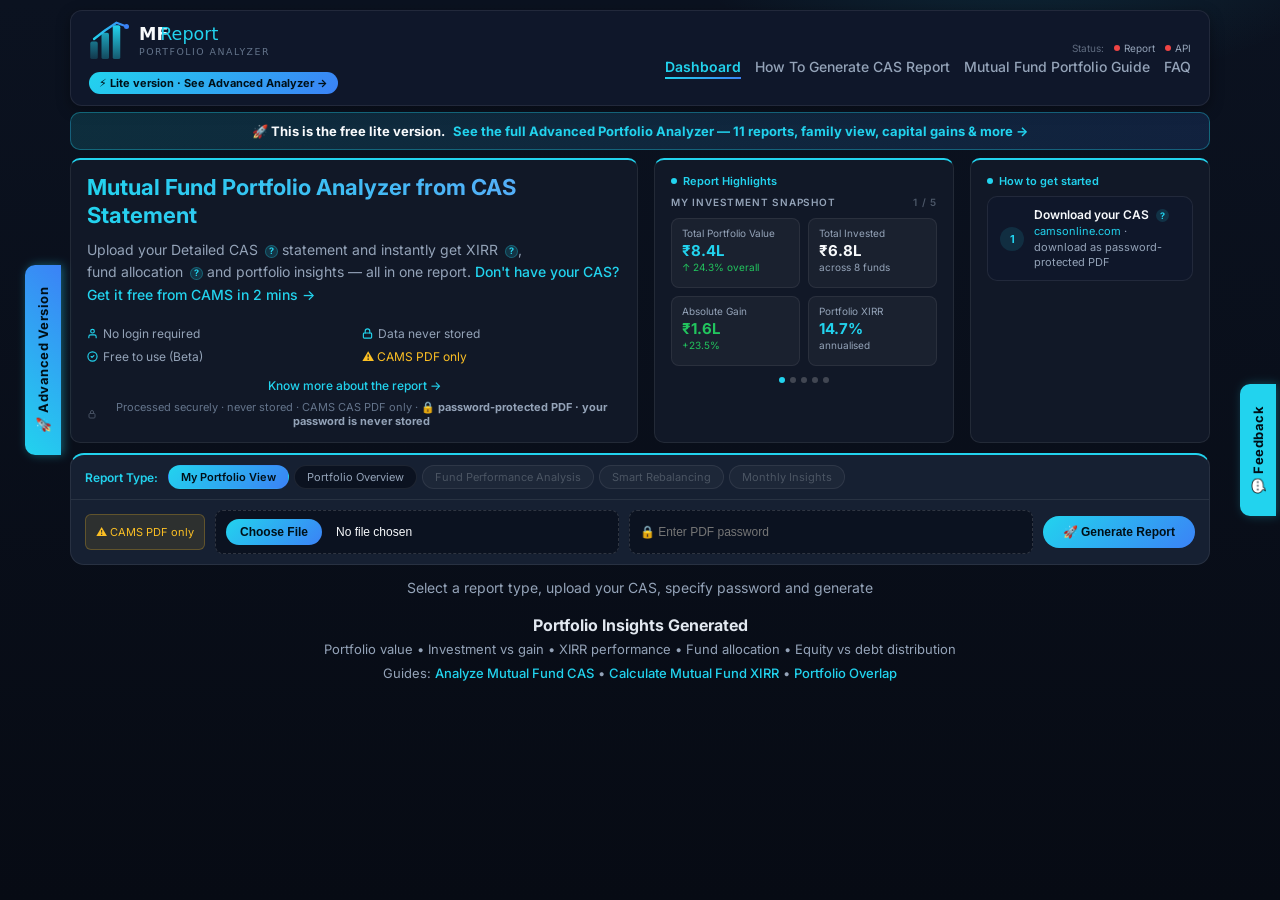
==== index.html @ afed0f69 "Add files via upload" ====
<!DOCTYPE html>
<html lang="en">
<head>
  <meta charset="UTF-8">
  <meta name="viewport" content="width=device-width, initial-scale=1.0">
  <link rel="preconnect" href="https://fonts.googleapis.com">
  <link rel="preconnect" href="https://fonts.gstatic.com" crossorigin>
  <link rel="sitemap" type="application/xml" href="/sitemap.xml">

  <!-- Google tag (gtag.js) -->
  <script async src="https://www.googletagmanager.com/gtag/js?id=G-WTP1Q65GXV"></script>
  <script>
    window.dataLayer = window.dataLayer || [];
    function gtag(){dataLayer.push(arguments);}
    gtag('js', new Date());
    gtag('config', 'G-WTP1Q65GXV');
  </script>

  <meta name="description" content="Upload your Mutual Fund CAS statement and instantly generate a detailed portfolio analysis report with XIRR, allocation insights, and performance summary. Free tool for Indian investors.">
  <meta name="robots" content="index, follow">
  <link rel="sitemap" type="application/xml" href="/sitemap.xml">
  <meta name="twitter:card" content="summary_large_image">
  <meta name="twitter:title" content="Mutual Fund Portfolio Analyzer from CAS">
  <meta name="twitter:description" content="Upload CAS statement and generate a portfolio analysis report with XIRR and allocation insights.">
  <meta name="twitter:image" content="https://mutualfundreport.netlify.app/preview.png">
  <link rel="canonical" href="https://mutualfundreport.netlify.app/">
  <link rel="icon" href="/favicon.ico">
  <meta property="og:image" content="https://mutualfundreport.netlify.app/preview.png">
  <meta property="og:title" content="Mutual Fund Portfolio Analyzer from CAS">
  <meta property="og:description" content="Upload CAS statement and generate a portfolio analysis report with XIRR and allocation insights.">
  <meta property="og:type" content="website">
  <meta property="og:url" content="https://mutualfundreport.netlify.app/">

  <title>Free Mutual Fund Portfolio Analyzer | CAS Tool (India)</title>

  <script type="application/ld+json">
  {
    "@context": "https://schema.org",
    "@type": "WebApplication",
    "name": "Mutual Fund Portfolio Analyzer",
    "url": "https://mutualfundreport.netlify.app/",
    "description": "Upload your CAS statement and instantly generate a mutual fund portfolio report with XIRR, allocation insights, and fund performance summary. Free tool for Indian investors.",
    "applicationCategory": "FinanceApplication",
    "operatingSystem": "Web",
    "browserRequirements": "Requires JavaScript. Works in all modern browsers.",
    "inLanguage": "en-IN",
    "offers": { "@type": "Offer", "price": "0", "priceCurrency": "INR" },
    "creator": { "@type": "Organization", "name": "AI Implementer", "url": "https://ai-implementer.netlify.app" }
  }
  </script>

  <link href="https://fonts.googleapis.com/css2?family=Inter:wght@400;500;600;700&display=swap" rel="stylesheet"/>

  <style>
    :root {
      --bg:         #0b0f1a;
      --panel:      #111827;
      --panel-soft: #0f172a;
      --border:     rgba(255,255,255,.08);
      --text:       #f8fafc;
      --muted:      #94a3b8;
      --accent:     #22d3ee;
      --accent-2:   #3b82f6;
      --success:    #22c55e;
      --error:      #ef4444;
      --radius:     14px;
    }

    *, *::before, *::after { box-sizing: border-box; }

    body {
      margin: 0;
      font-family: Inter, system-ui, -apple-system, sans-serif;
      background:
        radial-gradient(600px 300px at 80% -10%, rgba(34,211,238,.15), transparent 60%),
        linear-gradient(180deg, #0b1220, #070b14);
      color: var(--text);
      min-height: 100vh;
      overflow-x: hidden;
    }

    .page { width: 100%; max-width: 1180px; margin: auto; padding: 10px 20px 10px; }
    img { max-width: 100%; height: auto; }

    .print-header { display: none; }

    .header-bar {
      display: flex; flex-wrap: wrap; align-items: center; justify-content: space-between;
      padding: 8px 18px; background: var(--panel-soft); border: 1px solid var(--border);
      border-radius: 12px; margin-bottom: 6px; box-shadow: 0 4px 14px rgba(0,0,0,.35); gap: 10px;
    }
    .logo { height: 45px; max-width: 100%; }
    .top-menu { display: flex; flex-wrap: wrap; align-items: center; gap: 14px; justify-content: flex-end; }
    .menu-link {
      color: var(--muted); text-decoration: none; font-size: 14px; font-weight: 500;
      background: transparent; border: none; cursor: pointer; transition: all .25s; position: relative;
    }
    .menu-link:hover { color: var(--accent); }
    .menu-link::after {
      content: ""; position: absolute; left: 0; bottom: -4px;
      width: 0%; height: 2px;
      background: linear-gradient(90deg, var(--accent), var(--accent-2));
      transition: width .3s;
    }
    .menu-link:hover::after { width: 100%; }
    .menu-link.active { color: var(--accent); font-weight: 600; }
    .menu-link.active::after { width: 100%; }

    .hero {
      display: grid;
      grid-template-columns: minmax(0, 1fr) 300px 240px;
      gap: 1rem;
      align-items: stretch;
      margin-bottom: 10px;
      position: relative;
    }
    .hero h1 {
      font-size: 22px; font-weight: 700; line-height: 1.25; margin: 0 0 10px;
      background: linear-gradient(90deg, #22d3ee, #60a5fa);
      -webkit-background-clip: text; -webkit-text-fill-color: transparent; background-clip: text;
    }
    .hero p { font-size: 14px; color: var(--muted); margin: 0 0 10px; line-height: 1.6; }

    .trust-row { display: grid; grid-template-columns: 1fr 1fr; gap: 8px 16px; margin-top: 10px; }
    .trust-badge { display: flex; align-items: center; gap: 5px; font-size: 12px; color: var(--muted); }
    .trust-badge::before { display: none; }

    .mock-panel {
      background: var(--panel); border: 1px solid var(--border);
      border-radius: 10px; padding: 14px 16px; font-size: 12px;
      display: flex; flex-direction: column;
      border-top: 2px solid var(--accent);
    }
    .mock-label { font-size: 10px; font-weight: 600; color: var(--muted); letter-spacing: 1px; text-transform: uppercase; margin: 0 0 10px; }
    .mock-row { display: flex; justify-content: space-between; align-items: center; padding: 6px 0; border-bottom: 1px solid rgba(255,255,255,.05); }
    .mock-row:last-of-type { border-bottom: none; }
    .mock-fund { color: var(--text); font-weight: 500; font-size: 12px; }
    .mock-bar-wrap { height: 3px; background: rgba(255,255,255,.08); border-radius: 2px; margin-top: 4px; width: 100px; }
    .mock-bar { height: 3px; background: rgba(34,211,238,.5); border-radius: 2px; }
    .mock-footer { display: flex; justify-content: space-between; align-items: center; margin-top: 10px; padding-top: 8px; border-top: 1px solid rgba(255,255,255,.08); }
    .mock-footer-label { font-size: 11px; color: var(--muted); }
    .mock-footer-value { font-size: 15px; font-weight: 700; color: var(--success); }

    @keyframes rh-pulse {
      0%, 100% { opacity: 1; transform: scale(1); }
      50% { opacity: .3; transform: scale(.7); }
    }
    .steps-col {
      display: flex; flex-direction: column;
      background: var(--panel); border: 1px solid var(--border);
      border-radius: 10px; padding: 14px 16px;
      justify-content: space-between;
      border-top: 2px solid var(--accent);
    }
    .step-card { background: var(--panel-soft); border: 1px solid var(--border); border-radius: 10px; padding: 10px 12px; display: flex; align-items: center; gap: 10px; flex: 1; }
    .step-num { width: 24px; height: 24px; border-radius: 50%; background: rgba(34,211,238,.12); display: flex; align-items: center; justify-content: center; font-size: 11px; font-weight: 700; color: var(--accent); flex-shrink: 0; }
    .step-title { font-size: 12px; font-weight: 600; color: var(--text); }
    .step-desc  { font-size: 11px; color: var(--muted); line-height: 1.4; margin-top: 2px; }

    @keyframes status-pulse {
      0%, 100% { opacity: 1; transform: scale(1); }
      50% { opacity: .4; transform: scale(.7); }
    }
    .status-dot { animation: status-pulse 1.5s ease-in-out infinite; }

    .status-bar {
      display: flex; align-items: center; justify-content: center; gap: 20px;
      padding: 5px 16px; margin-bottom: 10px;
      background: var(--panel-soft); border: 1px solid var(--border);
      border-radius: 8px; flex-wrap: wrap;
    }
    .status-bar .status-item { font-size: 11px; }

    .upload-card {
      display: flex; flex-direction: column; background: #162032;
      border: 1px solid var(--border); border-radius: var(--radius);
      padding: 18px; margin-bottom: 14px; transition: border-color .2s;
      align-items: center; gap: 20px; width: 100%;
    }
    .upload-card:hover { border-color: rgba(255,255,255,.18); }

    .pill-selector { display: flex; flex-wrap: wrap; gap: 8px; margin-top: 8px; align-items: center; }
    .pill-selector input[type="radio"] { display: none; }
    .pill { padding: 8px 18px; font-size: 12px; border-radius: 999px; border: 1px solid var(--border); background: #0b1220; color: var(--muted); cursor: pointer; transition: .2s; display: flex; align-items: center; }
    .pill:hover { border-color: var(--accent); color: var(--accent); }
    .pill-selector input[type="radio"]:checked + .pill { background: linear-gradient(135deg, var(--accent), var(--accent-2)); color: #001018; font-weight: 600; border-color: transparent; }
    input[type="radio"]:disabled + label.pill { background: rgba(255,255,255,.03); color: #4b5563; border: 1px solid rgba(255,255,255,.05); cursor: not-allowed; }
    .coming-soon { background: rgba(255,255,255,.03); color: #4b5563; cursor: not-allowed; }

    /* FILE INPUT — removed gap:16px to fix mobile layout */
    #uploadForm { display: flex; flex-direction: column; gap: 16px; width: 100%; }
	#uploadForm input[type="file"] { width: 100%; display: block; }
	
    input[type="file"] { width: 100%; padding: 12px; font-size: 13px; border-radius: 10px; border: 1px dashed rgba(255,255,255,.15); background: #0b1220; color: var(--text); transition: .2s; }
    input[type="file"]:hover { border-color: var(--accent); }
    input[type="file"]::file-selector-button { margin-right: 14px; padding: 6px 14px; border-radius: 999px; border: none; background: linear-gradient(135deg, var(--accent), var(--accent-2)); color: #001018; font-weight: 600; font-size: 12px; cursor: pointer; }

    .btn-submit { flex: 0 0 auto; width: auto; padding: 12px 28px; font-size: 14px; font-weight: 700; border-radius: 999px; border: none; background: linear-gradient(135deg, var(--accent), var(--accent-2)); color: #001018; cursor: pointer; transition: .2s; margin: 0 auto; white-space: nowrap; display: block; }
    .btn-submit:hover { transform: translateY(-1px); box-shadow: 0 6px 18px rgba(34,211,238,.25); }
    .btn-submit:disabled { opacity: .5; cursor: not-allowed; transform: none; box-shadow: none; }

    #message { font-size: 14px; color: var(--muted); min-height: 20px; margin-top: 3px; text-align: center; width: 100%; }
    .print-footer { display: none; }
    table { width: 100%; border-collapse: collapse; font-size: 14px; }
    #result { display: none; margin-top: 20px; padding: 24px; border-radius: 14px; background: #fff; color: #0f172a; }
    #result table { width: 100%; border-collapse: collapse; font-size: 13px; overflow-x: auto; }
    #result thead th { background: #0f172a; color: #fff; padding: 10px; }
    #result td { padding: 8px 10px; border-bottom: 1px solid #e2e8f0; }
    #result tbody tr:nth-child(even) { background: #f1f5f9; }
    .gain { color: var(--success); font-weight: 600; }
    .loss { color: var(--error); font-weight: 600; }

    .footer-bar { display: none; }
    .footer-status { display: flex; gap: 18px; }
    .status-item { display: flex; align-items: center; gap: 6px; }
    .dot { width: 7px; height: 7px; border-radius: 50%; background: #6b7280; }
    .dot.up   { background: var(--success); }
    .dot.down { background: var(--error); }
    footer a  { color: var(--accent); text-decoration: none; }
    .howto-link { color: var(--accent); font-weight: 500; text-decoration: none; }
    .howto-link:hover { text-decoration: underline; }

    @media (max-width: 900px) {
      .hero { grid-template-columns: 1fr 1fr; }
      .steps-col { display: none; }
    }
    @media (max-width: 768px) {
      .page { padding: 16px 12px; }
      .header-bar { flex-direction: column; align-items: center; text-align: center; }
      .hero { grid-template-columns: 1fr; }
      .mock-panel { display: none; }

      .pill-selector { display: grid; grid-template-columns: 1fr 1fr; gap: 6px; width: 100%; margin-top: 6px; }
      .pill { justify-content: center; text-align: center; padding: 6px 8px; font-size: 11px; }
	  
	  /* Upload row — stack vertically on mobile */
		#uploadForm > div:first-child { flex-direction: column; align-items: stretch; }
		#uploadForm input[type="file"] { min-width: unset; width: 100%; }
		.btn-submit { width: 100% !important; margin: 0 !important; }

      .upload-card > div > div:first-child { flex-direction: column; align-items: flex-start; gap: 6px; }
    }

    @media print {
      .header-bar, .hero, .upload-card, #message,
      .top-menu, .footer-bar { display: none !important; }

      .print-header {
        display: flex !important;
        align-items: center;
        justify-content: space-between;
        padding: 10px 0 14px;
        margin-bottom: 18px;
        border-bottom: 2px solid #22d3ee;
      }
      .print-logo-bg {
        background: #0b1220;
        border-radius: 8px;
        padding: 6px 14px;
        display: inline-flex;
        align-items: center;
        -webkit-print-color-adjust: exact;
        print-color-adjust: exact;
      }
      .print-header img { height: 32px; width: auto; }
      .print-header-right {
        display: flex;
        flex-direction: column;
        align-items: flex-end;
        gap: 2px;
        font-size: 10px;
        color: #64748b;
        font-family: Inter, system-ui, sans-serif;
      }
      .print-header-right .print-url { font-size: 11px; color: #0891b2; font-weight: 500; }

      body { background: #fff !important; color: #0f172a !important; }
      #result { display: block !important; padding: 0; background: transparent; }
      .page { padding: 0; max-width: 100%; }

      .print-footer {
        margin-top: 48px;
        padding: 18px 0 8px;
        border-top: 2px solid #22d3ee;
        display: flex !important;
        align-items: center;
        justify-content: space-between;
        font-size: 10px;
        color: #64748b;
        font-family: Inter, system-ui, sans-serif;
        page-break-inside: avoid;
        break-inside: avoid;
        -webkit-print-color-adjust: exact;
        print-color-adjust: exact;
      }
      .print-footer a { color: #0891b2 !important; text-decoration: underline !important; display: inline !important; }
      .print-footer .pf-left { display: flex; flex-direction: column; gap: 2px; color: #64748b; }
      .print-footer .pf-right { text-align: right; display: flex; flex-direction: column; gap: 2px; color: #64748b; }
	  
	  /* Add these two lines: */
	  #feedback-tab { display: none !important; }
      #feedback-popup { display: none !important; }
    }
	
	@keyframes step-flash {
	  0%   { background: rgba(34,211,238,.18); border-color: rgba(34,211,238,.5); }
	  70%  { background: rgba(34,211,238,.18); border-color: rgba(34,211,238,.5); }
	  100% { background: var(--panel-soft); border-color: var(--border); }
	}
	.step-flash { animation: step-flash 1s ease forwards; }

    @keyframes scanline {
	  0%   { left: -100%; }
	  100% { left: 100%; }
	}
	
	/* Tooltip */
	.tooltip-wrap { position:relative; display:inline-block; }
	.tooltip-badge {
	  display:inline-flex; align-items:center; justify-content:center;
	  width:13px; height:13px; border-radius:50%;
	  background:rgba(34,211,238,.15); color:var(--accent);
	  font-size:9px; font-weight:700; cursor:pointer;
	  margin-left:3px; vertical-align:middle;
	  border:1px solid rgba(34,211,238,.3);
	  transition:.2s;
	}
	.tooltip-badge:hover { background:rgba(34,211,238,.3); }
	.tooltip-box {
	  display:none;
	  position:absolute; bottom:calc(100% + 8px); left:50%;
	  transform:translateX(-50%);
	  background:#1e293b; border:1px solid rgba(34,211,238,.25);
	  border-radius:10px; padding:10px 14px;
	  width:220px; font-size:12px; color:var(--muted);
	  line-height:1.6; z-index:100;
	  box-shadow:0 4px 20px rgba(0,0,0,.4);
	  pointer-events:none;
	}
	.tooltip-box strong { color:var(--accent); display:block; margin-bottom:4px; font-size:12px; }
	.tooltip-box::after {
	  content:""; position:absolute; top:100%; left:50%;
	  transform:translateX(-50%);
	  border:6px solid transparent;
	  border-top-color:#1e293b;
	}
	.tooltip-wrap:hover .tooltip-box,
	.tooltip-wrap.active .tooltip-box { display:block; }
  </style>

  <link rel="stylesheet" href="/tailwind-custom.css">
  <script src="config.js"></script>
</head>

<body>
<div class="page">

  <!-- PRINT HEADER -->
  <div class="print-header">
    <div class="print-logo-bg">
      <img src="/images/logo-compact.svg" alt="MFReport – Portfolio Analyzer">
    </div>
    <div class="print-header-right">
      <span class="print-url"><a href="https://mutualfundreport.netlify.app/" style="color:#0891b2;text-decoration:none;">mutualfundreport.netlify.app</a></span>
      <span id="print-date"></span>
    </div>
  </div>

  <!-- SCREEN HEADER -->
  <div class="header-bar">
    <div style="display:flex;flex-direction:column;align-items:flex-start;gap:3px;">
      <a href="index.html">
        <img class="logo" src="/images/logo-compact.svg" alt="MFReport – Portfolio Analyzer">
      </a>
      <div style="position:relative;display:inline-block;overflow:hidden;padding-bottom:3px;">
  <a href="https://ai-implementer.netlify.app/mutual%20fund%20portfolio%20analyzer+?utm_source=mutualfundreport&utm_medium=header_badge&utm_campaign=cross_promo" target="_blank" rel="noopener"
     style="display:inline-flex;align-items:center;gap:5px;font-size:11px;font-weight:700;color:#001018;text-decoration:none;
            background:linear-gradient(135deg,var(--accent),var(--accent-2));padding:4px 10px;border-radius:999px;">
    ⚡ Lite version · See Advanced Analyzer →
  </a>
  <div style="position:absolute;bottom:0;left:-100%;width:100%;height:1px;
    background:linear-gradient(90deg,transparent,#22d3ee,transparent);
    animation:scanline 2.5s ease-in-out infinite;">
  </div>
</div>
    </div>
    <div style="display:flex;flex-direction:column;align-items:flex-end;gap:4px;">
      <div style="display:flex;align-items:center;gap:10px;">
        <span style="font-size:10px;color:var(--muted);opacity:.6;">Status:</span>
        <div id="portfolioServiceStatus" style="display:flex;align-items:center;gap:4px;">
          <span class="status-dot" style="width:6px;height:6px;border-radius:50%;background:#6b7280;flex-shrink:0;display:inline-block;"></span>
          <span style="font-size:10px;color:var(--muted);">Report</span>
        </div>
        <div id="mfapiStatus" style="display:flex;align-items:center;gap:4px;">
          <span class="status-dot" style="width:6px;height:6px;border-radius:50%;background:#6b7280;flex-shrink:0;display:inline-block;"></span>
          <span style="font-size:10px;color:var(--muted);">API</span>
        </div>
      </div>
      <div class="top-menu">
        <a href="index.html" class="menu-link active" onclick="return false;">Dashboard</a>
        <a href="howto.html" class="menu-link">How To Generate CAS Report</a>
        <a href="analyze-mutual-fund-portfolio-cas.html" class="menu-link">Mutual Fund Portfolio Guide</a>
        <a href="faq.html" class="menu-link">FAQ</a>
      </div>
    </div>
  </div>

  <!-- ADVANCED TOOL BANNER -->
  <a href="https://ai-implementer.netlify.app/mutual%20fund%20portfolio%20analyzer+?utm_source=mutualfundreport&utm_medium=top_banner&utm_campaign=cross_promo"
     target="_blank" rel="noopener"
     style="display:flex;align-items:center;justify-content:center;gap:8px;flex-wrap:wrap;text-align:center;
            padding:10px 16px;margin-bottom:8px;border-radius:10px;text-decoration:none;
            background:linear-gradient(90deg,rgba(34,211,238,.15),rgba(59,130,246,.15));
            border:1px solid rgba(34,211,238,.35);animation:bannerGlow 2.5s ease-in-out infinite;">
    <span style="font-size:13px;font-weight:700;color:var(--text);">🚀 This is the free lite version.</span>
    <span style="font-size:13px;color:var(--accent);font-weight:700;">See the full Advanced Portfolio Analyzer — 11 reports, family view, capital gains & more →</span>
  </a>
  <style>
    @keyframes bannerGlow {
      0%, 100% { box-shadow: 0 0 0 rgba(34,211,238,0); }
      50% { box-shadow: 0 0 16px rgba(34,211,238,.25); }
    }
  </style>

  <!-- HERO -->
  <div class="hero">
    <div style="background:var(--panel);border:1px solid var(--border);border-top:2px solid var(--accent);border-radius:10px;padding:14px 16px;display:flex;flex-direction:column;justify-content:space-between;">
      <h1>Mutual Fund Portfolio Analyzer from CAS Statement</h1>
      <p>Upload your <span class="tooltip-wrap">Detailed CAS
		  <span class="tooltip-badge" onclick="this.parentElement.classList.toggle('active')">?</span>
		  <span class="tooltip-box">
			<strong>What is Detailed CAS?</strong>
			Select "Detailed" (not Summary) when downloading from CAMS — it includes your full transaction history needed for accurate XIRR calculation.
		  </span>
		</span> statement and instantly get
		<span class="tooltip-wrap">
		  XIRR
		  <span class="tooltip-badge" onclick="this.parentElement.classList.toggle('active')">?</span>
		  <span class="tooltip-box">
			<strong>What is XIRR?</strong>
			XIRR (Extended Internal Rate of Return) measures your actual annual return, accounting for the exact timing and amount of every investment — more accurate than simple returns for SIPs.
		  </span>
		</span>,

		<span class="tooltip-wrap">
		  fund allocation
		  <span class="tooltip-badge" onclick="this.parentElement.classList.toggle('active')">?</span>
		  <span class="tooltip-box">
		  <strong>What is Fund Allocation?</strong>
		  Shows how your money is spread across individual mutual fund schemes — which funds hold the most, which are underweight, and where concentration risk may exist.
		</span>
		</span>

		and portfolio insights — all in one report. <a href="https://www.camsonline.com/Investors/Statements/Consolidated-Account-Statement" target="_blank" rel="noopener" style="color:var(--accent);font-weight:500;text-decoration:none;">Don't have your CAS? Get it free from CAMS in 2 mins →</a></p>

      <div class="trust-row">
        <span class="trust-badge">
          <svg width="11" height="11" viewBox="0 0 24 24" fill="none" stroke="currentColor" stroke-width="2.5" stroke-linecap="round" stroke-linejoin="round" style="flex-shrink:0;color:var(--accent)"><path d="M20 21v-2a4 4 0 0 0-4-4H8a4 4 0 0 0-4 4v2"/><circle cx="12" cy="7" r="4"/></svg>
          No login required
        </span>
        <span class="trust-badge">
          <svg width="11" height="11" viewBox="0 0 24 24" fill="none" stroke="currentColor" stroke-width="2.5" stroke-linecap="round" stroke-linejoin="round" style="flex-shrink:0;color:var(--accent)"><rect x="3" y="11" width="18" height="11" rx="2"/><path d="M7 11V7a5 5 0 0 1 10 0v4"/></svg>
          Data never stored
        </span>
        <span class="trust-badge">
          <svg width="11" height="11" viewBox="0 0 24 24" fill="none" stroke="currentColor" stroke-width="2.5" stroke-linecap="round" stroke-linejoin="round" style="flex-shrink:0;color:var(--accent)">
            <circle cx="12" cy="12" r="10"/><polyline points="9 12 11 14 15 10"/>
          </svg>
          Free to use (Beta)
        </span>
        <span class="trust-badge" style="color:#fbbf24;">⚠️ CAMS PDF only</span>
      </div>

      <div style="text-align:center;margin-top:10px;">
        <a href="/about.html" target="_blank" rel="noopener" style="font-size:12px;color:var(--accent);text-decoration:none;font-weight:500;">
          Know more about the report →
        </a>
        <div style="display:flex;align-items:center;justify-content:center;gap:5px;margin-top:6px;">
          <svg width="10" height="10" viewBox="0 0 10 10" fill="none" style="opacity:.4;flex-shrink:0;">
            <rect x="2" y="4.5" width="6" height="4.5" rx="1" stroke="#94a3b8" stroke-width="1"/>
            <path d="M3.5 4.5V3a1.5 1.5 0 013 0v1.5" stroke="#94a3b8" stroke-width="1"/>
          </svg>
          <span style="font-size:11px;color:#64748b;">
		  Processed securely · never stored · CAMS CAS PDF only · 
		   <strong style="color:#94a3b8;">🔒 password-protected PDF · your password is never stored</strong>
	      </span>
        </div>
      </div>
    </div>

    <div class="mock-panel" style="overflow:hidden">
      <div style="font-size:11px;font-weight:600;color:#22d3ee;margin-bottom:8px;display:flex;align-items:center;gap:6px">
        <span style="display:inline-block;width:6px;height:6px;border-radius:50%;background:#22d3ee;flex-shrink:0;animation:rh-pulse 1.5s ease-in-out infinite"></span>
        Report Highlights
      </div>
      <div style="font-size:10px;font-weight:600;color:#94a3b8;letter-spacing:.8px;text-transform:uppercase;margin:0 0 10px;display:flex;justify-content:space-between;align-items:center">
        <span id="mp-label">My investment snapshot</span>
        <span id="mp-counter" style="font-size:10px;color:rgba(148,163,184,.45)">1 / 5</span>
      </div>

      <div class="mp-slide active" id="mp-slide-1" style="display:flex;flex-direction:column;justify-content:space-between;min-height:148px">
        <div style="display:grid;grid-template-columns:1fr 1fr;gap:8px;flex:1">
          <div style="background:rgba(255,255,255,.04);border:1px solid rgba(255,255,255,.07);border-radius:8px;padding:8px 10px">
            <div style="font-size:10px;color:#94a3b8;margin-bottom:4px">Total Portfolio Value</div>
            <div style="font-size:15px;font-weight:700;color:#22d3ee;line-height:1">₹8.4L</div>
            <div style="font-size:10px;margin-top:3px;color:#22c55e">↑ 24.3% overall</div>
          </div>
          <div style="background:rgba(255,255,255,.04);border:1px solid rgba(255,255,255,.07);border-radius:8px;padding:8px 10px">
            <div style="font-size:10px;color:#94a3b8;margin-bottom:4px">Total Invested</div>
            <div style="font-size:15px;font-weight:700;color:#f8fafc;line-height:1">₹6.8L</div>
            <div style="font-size:10px;margin-top:3px;color:#94a3b8">across 8 funds</div>
          </div>
          <div style="background:rgba(255,255,255,.04);border:1px solid rgba(255,255,255,.07);border-radius:8px;padding:8px 10px">
            <div style="font-size:10px;color:#94a3b8;margin-bottom:4px">Absolute Gain</div>
            <div style="font-size:15px;font-weight:700;color:#22c55e;line-height:1">₹1.6L</div>
            <div style="font-size:10px;margin-top:3px;color:#22c55e">+23.5%</div>
          </div>
          <div style="background:rgba(255,255,255,.04);border:1px solid rgba(255,255,255,.07);border-radius:8px;padding:8px 10px">
            <div style="font-size:10px;color:#94a3b8;margin-bottom:4px">Portfolio XIRR</div>
            <div style="font-size:15px;font-weight:700;color:#22d3ee;line-height:1">14.7%</div>
            <div style="font-size:10px;margin-top:3px;color:#94a3b8">annualised</div>
          </div>
        </div>
      </div>

      <div class="mp-slide" id="mp-slide-2" style="display:none;flex-direction:column;justify-content:space-between;min-height:148px">
        <div>
          <div style="display:flex;align-items:center;gap:8px;padding:7px 0;border-bottom:1px solid rgba(255,255,255,.05)">
            <div style="font-size:12px;color:#f8fafc;width:90px;flex-shrink:0">Equity Funds</div>
            <div style="flex:1;height:8px;background:rgba(255,255,255,.08);border-radius:4px"><div style="width:72%;height:8px;border-radius:4px;background:#22d3ee"></div></div>
            <div style="font-size:12px;font-weight:700;width:34px;text-align:right;color:#22d3ee">72%</div>
          </div>
          <div style="display:flex;align-items:center;gap:8px;padding:7px 0;border-bottom:1px solid rgba(255,255,255,.05)">
            <div style="font-size:12px;color:#f8fafc;width:90px;flex-shrink:0">Hybrid Funds</div>
            <div style="flex:1;height:8px;background:rgba(255,255,255,.08);border-radius:4px"><div style="width:16%;height:8px;border-radius:4px;background:#3b82f6"></div></div>
            <div style="font-size:12px;font-weight:700;width:34px;text-align:right;color:#3b82f6">16%</div>
          </div>
          <div style="display:flex;align-items:center;gap:8px;padding:7px 0">
            <div style="font-size:12px;color:#f8fafc;width:90px;flex-shrink:0">Debt Funds</div>
            <div style="flex:1;height:8px;background:rgba(255,255,255,.08);border-radius:4px"><div style="width:12%;height:8px;border-radius:4px;background:#8b5cf6"></div></div>
            <div style="font-size:12px;font-weight:700;width:34px;text-align:right;color:#8b5cf6">12%</div>
          </div>
        </div>
        <div style="display:flex;justify-content:space-between;align-items:center;padding-top:8px;border-top:1px solid rgba(255,255,255,.08);margin-top:auto">
          <span style="font-size:11px;color:#94a3b8">Total allocation</span>
          <span style="font-size:13px;font-weight:700;color:#22d3ee">₹8.4L</span>
        </div>
      </div>

      <div class="mp-slide" id="mp-slide-3" style="display:none;flex-direction:column;justify-content:space-between;min-height:148px">
        <div>
          <div class="mock-row"><div><div class="mock-fund">Axis Bluechip Fund</div><div class="mock-bar-wrap"><div class="mock-bar" style="width:72%"></div></div></div><div class="mock-xirr">14.2%</div></div>
          <div class="mock-row"><div><div class="mock-fund">Mirae Asset ELSS</div><div class="mock-bar-wrap"><div class="mock-bar" style="width:58%"></div></div></div><div class="mock-xirr">11.8%</div></div>
          <div class="mock-row"><div><div class="mock-fund">Parag Parikh Flexi Cap</div><div class="mock-bar-wrap"><div class="mock-bar" style="width:85%"></div></div></div><div class="mock-xirr">18.1%</div></div>
        </div>
        <div class="mock-footer"><span class="mock-footer-label">Overall XIRR</span><span class="mock-footer-value">14.7%</span></div>
      </div>

      <div class="mp-slide" id="mp-slide-4" style="display:none;flex-direction:column;justify-content:space-between;min-height:148px">
        <div style="display:grid;grid-template-columns:1fr 1fr;gap:0 12px;flex:1">
          <div style="border-right:1px solid rgba(255,255,255,.07);padding-right:12px">
            <div style="font-size:10px;font-weight:600;letter-spacing:.6px;text-transform:uppercase;margin-bottom:7px;color:#22c55e">▲ Top</div>
            <div style="display:flex;justify-content:space-between;padding:4px 0;border-bottom:1px solid rgba(255,255,255,.05)"><span style="font-size:11px;color:#cbd5e1;overflow:hidden;text-overflow:ellipsis;white-space:nowrap;max-width:82px">Parag Parikh</span><span style="font-size:11px;font-weight:700;color:#22c55e">18.1%</span></div>
            <div style="display:flex;justify-content:space-between;padding:4px 0;border-bottom:1px solid rgba(255,255,255,.05)"><span style="font-size:11px;color:#cbd5e1;overflow:hidden;text-overflow:ellipsis;white-space:nowrap;max-width:82px">Axis Bluechip</span><span style="font-size:11px;font-weight:700;color:#22c55e">14.2%</span></div>
            <div style="display:flex;justify-content:space-between;padding:4px 0"><span style="font-size:11px;color:#cbd5e1;overflow:hidden;text-overflow:ellipsis;white-space:nowrap;max-width:82px">Mirae ELSS</span><span style="font-size:11px;font-weight:700;color:#22c55e">11.8%</span></div>
          </div>
          <div>
            <div style="font-size:10px;font-weight:600;letter-spacing:.6px;text-transform:uppercase;margin-bottom:7px;color:#ef4444">▼ Bottom</div>
            <div style="display:flex;justify-content:space-between;padding:4px 0;border-bottom:1px solid rgba(255,255,255,.05)"><span style="font-size:11px;color:#cbd5e1;overflow:hidden;text-overflow:ellipsis;white-space:nowrap;max-width:82px">HDFC Mid Cap</span><span style="font-size:11px;font-weight:700;color:#ef4444">3.2%</span></div>
            <div style="display:flex;justify-content:space-between;padding:4px 0;border-bottom:1px solid rgba(255,255,255,.05)"><span style="font-size:11px;color:#cbd5e1;overflow:hidden;text-overflow:ellipsis;white-space:nowrap;max-width:82px">SBI Contra</span><span style="font-size:11px;font-weight:700;color:#ef4444">2.1%</span></div>
            <div style="display:flex;justify-content:space-between;padding:4px 0"><span style="font-size:11px;color:#cbd5e1;overflow:hidden;text-overflow:ellipsis;white-space:nowrap;max-width:82px">UTI Nifty</span><span style="font-size:11px;font-weight:700;color:#ef4444">1.4%</span></div>
          </div>
        </div>
        <div style="display:flex;justify-content:space-between;align-items:center;padding-top:8px;border-top:1px solid rgba(255,255,255,.08);margin-top:8px">
          <span style="font-size:11px;color:#94a3b8">Funds tracked</span>
          <span style="font-size:13px;font-weight:700;color:#22d3ee">8 funds</span>
        </div>
      </div>

      <div class="mp-slide" id="mp-slide-5" style="display:none;flex-direction:column;justify-content:space-between;min-height:148px">
        <div>
          <div style="display:flex;align-items:center;gap:8px;padding:5px 0;border-bottom:1px solid rgba(255,255,255,.05)"><div style="font-size:11px;color:#f8fafc;width:80px;flex-shrink:0">Large Cap</div><div style="flex:1;height:5px;background:rgba(255,255,255,.08);border-radius:3px"><div style="width:45%;height:5px;border-radius:3px;background:#22d3ee"></div></div><div style="font-size:11px;color:#94a3b8;width:30px;text-align:right">45%</div></div>
          <div style="display:flex;align-items:center;gap:8px;padding:5px 0;border-bottom:1px solid rgba(255,255,255,.05)"><div style="font-size:11px;color:#f8fafc;width:80px;flex-shrink:0">Mid Cap</div><div style="flex:1;height:5px;background:rgba(255,255,255,.08);border-radius:3px"><div style="width:25%;height:5px;border-radius:3px;background:#3b82f6"></div></div><div style="font-size:11px;color:#94a3b8;width:30px;text-align:right">25%</div></div>
          <div style="display:flex;align-items:center;gap:8px;padding:5px 0;border-bottom:1px solid rgba(255,255,255,.05)"><div style="font-size:11px;color:#f8fafc;width:80px;flex-shrink:0">ELSS</div><div style="flex:1;height:5px;background:rgba(255,255,255,.08);border-radius:3px"><div style="width:18%;height:5px;border-radius:3px;background:#8b5cf6"></div></div><div style="font-size:11px;color:#94a3b8;width:30px;text-align:right">18%</div></div>
          <div style="display:flex;align-items:center;gap:8px;padding:5px 0"><div style="font-size:11px;color:#f8fafc;width:80px;flex-shrink:0">Flexi Cap</div><div style="flex:1;height:5px;background:rgba(255,255,255,.08);border-radius:3px"><div style="width:12%;height:5px;border-radius:3px;background:#22c55e"></div></div><div style="font-size:11px;color:#94a3b8;width:30px;text-align:right">12%</div></div>
        </div>
        <div style="display:flex;justify-content:space-between;align-items:center;padding-top:8px;border-top:1px solid rgba(255,255,255,.08);margin-top:auto">
          <span style="font-size:11px;color:#94a3b8">Equity / Debt</span>
          <span style="font-size:12px;font-weight:700;color:#22d3ee">88% / 12%</span>
        </div>
      </div>

      <div id="mp-dots" style="display:flex;gap:5px;justify-content:center;margin-top:11px"></div>
    </div>

    <div class="steps-col">
	  <div style="font-size:11px;font-weight:600;color:#22d3ee;margin-bottom:8px;display:flex;align-items:center;gap:6px">
		<span style="display:inline-block;width:6px;height:6px;border-radius:50%;background:#22d3ee;flex-shrink:0"></span>
		How to get started
	  </div>

	  <!-- Step 1 — always visible first -->
	  <div class="step-card" id="step-card-1" style="opacity:0;transition:opacity .4s ease;">
		<div class="step-num">1</div>
		<div>
		  <div class="step-title">
			Download your CAS
			<span title="Select 'Detailed' (not Summary) when downloading from CAMS — this includes full transaction history needed for XIRR calculation."
				  style="display:inline-flex;align-items:center;justify-content:center;width:13px;height:13px;border-radius:50%;background:rgba(34,211,238,.15);color:var(--accent);font-size:9px;font-weight:700;cursor:help;margin-left:4px;vertical-align:middle;">?</span>
		  </div>
		  <div class="step-desc"><a href="https://www.camsonline.com/Investors/Statements/Consolidated-Account-Statement" target="_blank" rel="noopener" style="color:var(--accent);text-decoration:none;">camsonline.com</a> · download as password-protected PDF</div>
		</div>
	  </div>

	  <!-- Step 2 — fades in after 2s -->
	  <div class="step-card" id="step-card-2" style="opacity:0;transition:opacity .4s ease;">
		<div class="step-num">2</div>
		<div>
		  <div class="step-title">Upload the PDF</div>
		  <div class="step-desc">Processed instantly, never stored</div>
		</div>
	  </div>

	  <!-- Step 3 — fades in after 4s -->
	  <div class="step-card" id="step-card-3" style="opacity:0;transition:opacity .4s ease;">
		<div class="step-num">3</div>
		<div>
		  <div class="step-title">Read your report</div>
		  <div class="step-desc">XIRR, allocation &amp; rebalancing signals</div>
		</div>
	  </div>
	</div>
  </div>

  <!-- UPLOAD CARD -->
  <div class="upload-card" style="padding:0;overflow:hidden;border-top:2px solid var(--accent);">
    <div style="width:100%;">

      <!-- Report Type pills -->
      <div style="display:flex;align-items:center;gap:10px;flex-wrap:wrap;padding:10px 14px 0;">
        <span style="font-size:12px;font-weight:600;color:var(--accent);white-space:nowrap;flex-shrink:0;">Report Type:</span>
        <div class="pill-selector" style="margin-top:0;gap:5px;">
          <input type="radio" id="myPortfolioView" name="reportType" value="myPortfolioView" checked>
          <label for="myPortfolioView" class="pill" style="padding:4px 12px;font-size:11px;">My Portfolio View</label>
          <input type="radio" id="summary" name="reportType" value="summary">
          <label for="summary" class="pill" style="padding:4px 12px;font-size:11px;">Portfolio Overview</label>
          <input type="radio" id="fund-performance" name="reportType" value="fund-performance">
          <label for="fund-performance" class="pill coming-soon" style="padding:4px 12px;font-size:11px;">Fund Performance Analysis</label>
          <input type="radio" id="rebalancing" name="reportType" value="rebalancing">
          <label for="rebalancing" class="pill coming-soon" style="padding:4px 12px;font-size:11px;">Smart Rebalancing</label>
          <input type="radio" id="monthly" name="reportType" value="monthly">
          <label for="monthly" class="pill coming-soon" style="padding:4px 12px;font-size:11px;">Monthly Insights</label>
        </div>
      </div>

      <div style="height:0.5px;background:var(--border);margin-top:10px;"></div>

      <form id="uploadForm">
  <div style="display:flex;align-items:center;gap:10px;padding:10px 14px;flex-wrap:wrap;">
    
    <span style="font-size:11px;color:#fbbf24;background:rgba(251,191,36,.1);border:1px solid rgba(251,191,36,.25);border-radius:6px;padding:4px 10px;white-space:nowrap;flex-shrink:0;padding:10px 10px;">
      ⚠️ CAMS PDF only
    </span>

    <input type="file" id="fileInput" accept=".pdf" required
      style="flex:1;min-width:180px;padding:8px 10px;font-size:12px;border-radius:8px;border:1px dashed rgba(255,255,255,.15);background:#0b1220;color:var(--text);">

    <input type="password" id="pdfPassword" placeholder="🔒 Enter PDF password" required
      style="flex:1;min-width:180px;padding:14px 10px;font-size:12px;border-radius:8px;border:1px dashed rgba(255,255,255,.15);background:#0b1220;color:var(--text);">

    <button class="btn-submit" id="submitBtn" type="submit"
      style="padding:9px 20px;font-size:12px;font-weight:600;white-space:nowrap;border-radius:999px;">
      🚀 Generate Report
    </button>

  </div>
</form>
    </div>
  </div>

  <div id="message" style="font-size:14px;color:var(--muted);min-height:20px;margin-top:3px;text-align:center;width:100%;">Select a report type, upload your CAS, specify password and generate</div>

  <div id="result"></div>

  <section style="margin-top:12px;color:#94a3b8;font-size:13px;text-align:center">
    <h3 style="font-size:16px;color:#e2e8f0;margin-bottom:6px;">Portfolio Insights Generated</h3>
    <p style="margin:0;">Portfolio value • Investment vs gain • XIRR performance • Fund allocation • Equity vs debt distribution</p>
  </section>

  <p style="font-size:13px;color:#94a3b8;margin-top:8px;margin-bottom:0;text-align:center">
    Guides:
    <a class="howto-link" target="_blank" rel="noopener noreferrer" href="/how-to-analyze-mutual-fund-cas.html">Analyze Mutual Fund CAS</a> •
    <a class="howto-link" target="_blank" rel="noopener noreferrer" href="/how-to-calculate-mutual-fund-xirr.html">Calculate Mutual Fund XIRR</a> •
    <a class="howto-link" target="_blank" rel="noopener noreferrer" href="/mutual-fund-portfolio-overlap.html">Portfolio Overlap</a>
  </p>

  <footer class="footer-bar"></footer>
</div>

<script>
  document.getElementById('print-date').textContent =
    'Generated: ' + new Date().toLocaleDateString('en-IN', { day: 'numeric', month: 'short', year: 'numeric' });

  const form      = document.getElementById("uploadForm");
  const fileInput = document.getElementById("fileInput");
  const submitBtn = document.getElementById("submitBtn");
  const message   = document.getElementById("message");
  const result    = document.getElementById("result");

  const MAX_FILE_SIZE = 20 * 1024 * 1024;
  let isPortfolioServiceUp = false;
  let isMfapiUp = false;
  let seconds = 0;
  let timer = null;

  function startTimer() {
    seconds = 0;
    timer = setInterval(() => {
      seconds++;
      const mins = Math.floor(seconds / 60);
      const secs = seconds % 60;
      message.textContent = mins > 0 ? `Generating report… (${mins}m ${secs}s)` : `Generating report… (${secs}s)`;
    }, 1000);
  }

  function stopTimerSuccess() {
    if (timer) { clearInterval(timer); timer = null; }
    message.textContent = "Report generated successfully";
  }

  function appendAdvancedCTA() {
    const cta = document.createElement('div');
    cta.style.cssText = "margin-top:16px;padding:16px 18px;background:linear-gradient(135deg,rgba(34,211,238,.08),rgba(59,130,246,.08));border:1px solid rgba(34,211,238,.25);border-radius:12px;display:flex;flex-wrap:wrap;align-items:center;justify-content:space-between;gap:12px;";
    cta.innerHTML = `
      <div style="font-size:13px;color:var(--text);max-width:520px;">
        <div style="font-weight:700;margin-bottom:2px;">🔍 This is the quick-check view.</div>
        <div style="color:var(--muted);">The full Advanced Portfolio Analyzer adds fund overlap detection, risk scoring, and rebalancing simulations.</div>
      </div>
      <a href="https://ai-implementer.netlify.app/mutual-fund-portfolio-analyzer?utm_source=mutualfundreport&utm_medium=post_report_cta&utm_campaign=cross_promo"
         target="_blank" rel="noopener"
         style="flex-shrink:0;padding:10px 18px;border-radius:999px;background:linear-gradient(135deg,var(--accent),var(--accent-2));color:#001018;font-weight:700;font-size:13px;text-decoration:none;white-space:nowrap;">
        Try the Advanced Analyzer →
      </a>`;
    result.appendChild(cta);
  }

  function appendPrintFooter() {
    const footer = document.createElement('div');
    footer.className = 'print-footer';
    footer.innerHTML = `
      <div class="pf-left">
        <span>This report was generated using the Mutual Fund Portfolio Analyzer.</span>
        <span>For informational purposes only. Not investment advice.</span>
      </div>
      <div class="pf-right">
        <span>Powered by <a href="https://ai-implementer.netlify.app/mutual-fund-portfolio-analyzer?utm_source=mutualfundreport&utm_medium=print_footer&utm_campaign=cross_promo">AI-Implementer — Advanced Analyzer</a></span>
        <span><a href="https://mutualfundreport.netlify.app/">mutualfundreport.netlify.app</a></span>
      </div>`;
    result.appendChild(footer);
  }

  function stopTimerFailuer() {
    if (timer) { clearInterval(timer); timer = null; }
    message.textContent = "Report can not be generated";
  }

  form.addEventListener("submit", async (e) => {
    e.preventDefault();
    if (!fileInput.files.length) return;
    const file = fileInput.files[0];
    if (file.type !== "application/pdf") {
      message.textContent = "⚠️ Invalid file — please upload a PDF file only. Download your CAS from camsonline.com";
      return;
    }
    if (file.size > MAX_FILE_SIZE) {
      message.textContent = "⚠️ File too large — maximum size is 20MB. Try downloading a shorter date range from CAMS.";
      return;
    }
	

    try {
      submitBtn.disabled = true;
      result.style.display = "none";
      message.textContent = "Initiating Report Generation…";

      const selected   = document.querySelector('input[name="reportType"]:checked');
      const reportType = selected ? selected.value : "unknown";
	  const password = document.getElementById('pdfPassword').value;
	  

      await checkPortfolioService();
      await checkapi();

      if (isPortfolioServiceUp && isMfapiUp) {
        startTimer();
        result.style.display = "none";
        const formData = new FormData();
        formData.append("file", file);
        formData.append("reportType", reportType);
		// Add to your FormData or request body
	    formData.append('password', password);

        const response = await fetch(API.report, { method: "POST", body: formData });
        const html = await response.text();
        if (!html || html.trim() === "") {
          stopTimerFailuer();
          result.innerHTML = `
            <div style="padding:16px 18px;border:1px solid #fcd34d;border-radius:10px;background:#fff7ed;font-size:13px;line-height:1.8;color:#92400e;">
              <div style="font-weight:700;font-size:14px;margin-bottom:10px;">⚠️ Report Could Not Be Generated</div>
              <div style="margin-bottom:8px;">Please check the following common causes:</div>
              <ul style="margin:0 0 10px;padding-left:18px;">
                <li>✅ Is this a <strong>CAMS CAS statement</strong>? KFintech (Karvy) is not supported yet.</li>
                <li>✅ Have you entered the <strong>right password?</strong> Double-check and try again.</li>
                <li>✅ Did you select <strong>Detailed</strong> (not Summary) when downloading from CAMS?</li>
                <li>✅ Check the <strong>Report & API</strong> status indicators at the top right — both should be 🟢 green before generating.</li>
              </ul>
              <div>Still facing issues? Contact <a href="mailto:ai.implementer@gmail.com" style="color:#b45309;text-decoration:underline;">ai.implementer@gmail.com</a></div>
            </div>`;
        } else {
          stopTimerSuccess();
          result.innerHTML = html;
          appendAdvancedCTA();
          appendPrintFooter();
        }
        result.style.display = "block";
      } else {
        message.textContent = "Unable to Generate Report!";
        result.innerHTML = `
          <div style="padding:16px 18px;border:1px solid #fcd34d;border-radius:10px;background:#fff7ed;font-size:13px;line-height:1.8;color:#92400e;">
            <div style="font-weight:700;font-size:14px;margin-bottom:10px;">⚠️ Services Temporarily Unavailable</div>
            <div style="margin-bottom:8px;">Please check the following before retrying:</div>
            <ul style="margin:0 0 10px;padding-left:18px;">
              <li>✅ Check the <strong>Report & API</strong> status indicators at the top right — both should be 🟢 green.</li>
              <li>✅ Refresh the page and try again in a few minutes.</li>
              <li>✅ If the issue persists, the service may be temporarily down.</li>
            </ul>
            <div>Still facing issues? Contact <a href="mailto:ai.implementer@gmail.com" style="color:#b45309;text-decoration:underline;">ai.implementer@gmail.com</a></div>
          </div>`;
        result.style.display = "block";
      }
    } catch (err) {
      message.textContent = "Failed to generate report. Please try again.";
    } finally {
      if (timer) clearInterval(timer);
      submitBtn.disabled = false;
    }
  });

  async function checkPortfolioService() {
    const el   = document.getElementById("portfolioServiceStatus");
    const dot  = el.querySelector("span:first-child");
    const text = el.querySelector("span:last-child");
    dot.style.background = '#6b7280';
    try {
      const res = await fetch(API.health,
	  {
		cache: "no-store",
		headers: {
		  "ngrok-skip-browser-warning": "true"
		}
	  }
	);
	
      if (!res.ok) throw 0;
      dot.style.background = '#22c55e'; isPortfolioServiceUp = true;
      text.textContent = "Report";
    } catch {
      dot.style.background = '#ef4444'; isPortfolioServiceUp = false;
      text.textContent = "Report";
    }
  }

  async function checkapi() {
    const el         = document.getElementById("mfapiStatus");
    const dot        = el.querySelector("span:first-child");
    const text       = el.querySelector("span:last-child");
    dot.style.background = '#6b7280';
    const controller = new AbortController();
    const timeout    = setTimeout(() => controller.abort(), 5000);
    try {
      const res  = await fetch(API.service, { signal: controller.signal });
      clearTimeout(timeout);
      const data = await res.json();
      if (!data?.meta?.scheme_name) throw 0;
      dot.style.background = '#22c55e'; isMfapiUp = true;
      text.textContent = "API";
    } catch {
      clearTimeout(timeout);
      dot.style.background = '#ef4444'; isMfapiUp = false;
      text.textContent = "API";
    }
  }

  checkPortfolioService();
  checkapi();

  document.querySelectorAll(".coming-soon").forEach(label => {
    label.addEventListener("click", e => e.preventDefault());
  });
</script>

<script>
  (function(){
    const labels=['My investment snapshot','Portfolio allocation summary','Fund performance (XIRR)','Top / bottom performers','Allocation by category'];
    const total=5;
    let cur=0;
    const dotsEl=document.getElementById('mp-dots');
    if(!dotsEl)return;
    for(let i=0;i<total;i++){
      const d=document.createElement('div');
      d.style.cssText='width:6px;height:6px;border-radius:50%;cursor:pointer;transition:.2s;background:'+(i===0?'#22d3ee':'rgba(255,255,255,.2)');
      d.onclick=(function(n){return function(){goTo(n);};})(i);
      dotsEl.appendChild(d);
    }
    function goTo(n){
      const prev=document.getElementById('mp-slide-'+(cur+1));
      if(prev){prev.style.display='none';}
      dotsEl.children[cur].style.background='rgba(255,255,255,.2)';
      cur=n;
      const next=document.getElementById('mp-slide-'+(cur+1));
      if(next){next.style.display='flex';next.style.animation='mpFade .35s ease';}
      dotsEl.children[cur].style.background='#22d3ee';
      const lbl=document.getElementById('mp-label');
      const ctr=document.getElementById('mp-counter');
      if(lbl)lbl.textContent=labels[cur];
      if(ctr)ctr.textContent=(cur+1)+' / '+total;
    }
    const style=document.createElement('style');
    style.textContent='@keyframes mpFade{from{opacity:0;transform:translateY(3px)}to{opacity:1;transform:translateY(0)}}';
    document.head.appendChild(style);
    setInterval(function(){goTo((cur+1)%total);},2800);
  })();
</script>

<div id="advanced-tab" onclick="window.open('https://ai-implementer.netlify.app/mutual-fund-portfolio-analyzer?utm_source=mutualfundreport&utm_medium=side_tab&utm_campaign=cross_promo','_blank')"
  style="position:fixed;left:-52px;top:40%;transform:translateY(-50%) rotate(-90deg);
  background:linear-gradient(135deg,var(--accent),var(--accent-2));color:#001018;font-size:13px;font-weight:700;
  padding:10px 22px;border-radius:10px 10px 0 0;cursor:pointer;z-index:999;
  letter-spacing:.5px;box-shadow:0 2px 10px rgba(34,211,238,.4);
  touch-action:manipulation;-webkit-tap-highlight-color:transparent;">
  🚀 Advanced Version
</div>

<div id="feedback-tab" onclick="document.getElementById('feedback-popup').style.display='flex'"
  style="position:fixed;right:-44px;top:50%;transform:translateY(-50%) rotate(-90deg);
  background:var(--accent);color:#001018;font-size:13px;font-weight:700;
  padding:10px 22px;border-radius:10px 10px 0 0;cursor:pointer;z-index:999;
  letter-spacing:.5px;box-shadow:0 2px 10px rgba(34,211,238,.3);
  touch-action:manipulation;-webkit-tap-highlight-color:transparent;">
  💬 Feedback
</div>

<div id="feedback-popup"
  style="display:none;position:fixed;inset:0;background:rgba(0,0,0,.6);z-index:1000;align-items:center;justify-content:center;">
  <div style="background:#111827;border:1px solid rgba(255,255,255,.1);border-top:2px solid var(--accent);border-radius:14px;padding:24px;width:100%;max-width:340px;margin:16px;">
    <div style="display:flex;justify-content:space-between;align-items:center;margin-bottom:16px;">
      <span style="font-size:14px;font-weight:700;color:var(--text);">Quick Feedback</span>
      <span onclick="closeFeedback()" style="cursor:pointer;color:var(--muted);font-size:18px;line-height:1;">×</span>
    </div>
    <p style="font-size:13px;color:var(--muted);margin:0 0 14px;">Was this report helpful?</p>
    <div style="display:flex;gap:10px;margin-bottom:16px;">
      <button type="button" onclick="selectThumb('👍 Helpful')" id="thumb-up"
        style="flex:1;padding:10px;border-radius:10px;border:1px solid rgba(255,255,255,.1);background:#0b1220;color:var(--text);font-size:18px;cursor:pointer;transition:.2s;">👍</button>
      <button type="button" onclick="selectThumb('👎 Not helpful')" id="thumb-down"
        style="flex:1;padding:10px;border-radius:10px;border:1px solid rgba(255,255,255,.1);background:#0b1220;color:var(--text);font-size:18px;cursor:pointer;transition:.2s;">👎</button>
    </div>
    <textarea id="feedback-comment" placeholder="Any suggestions? (optional)"
      style="width:100%;background:#0b1220;border:1px solid rgba(255,255,255,.1);border-radius:10px;padding:10px;font-size:12px;color:var(--text);resize:none;height:70px;font-family:inherit;outline:none;"></textarea>
    <button type="button" onclick="sendFeedback()"
      style="width:100%;margin-top:10px;padding:10px;background:linear-gradient(135deg,var(--accent),var(--accent-2));color:#001018;font-weight:700;font-size:13px;border:none;border-radius:999px;cursor:pointer;">
      Send Feedback
    </button>
    <div id="feedback-thanks" style="display:none;text-align:center;padding:10px 0 4px;font-size:13px;color:var(--success);">
      ✅ Thanks for your feedback!
    </div>
  </div>
</div>

<script>
  document.addEventListener('click', function(e) {
    if (!e.target.classList.contains('tooltip-badge')) {
      document.querySelectorAll('.tooltip-wrap.active')
        .forEach(el => el.classList.remove('active'));
    }
  });
</script>

<script>
  const FEEDBACK_URL = 'https://script.google.com/macros/s/AKfycbytGQ7U1nEuJVPI8JDUEhaw3hULXUSouF6KTs8A5lxPq1f5wOIaMbxKsCpqmrcodlRN/exec';
  let selectedThumb = '';

  function selectThumb(val) {
    selectedThumb = val;
    document.getElementById('thumb-up').style.border   = val === '👍 Helpful'     ? '2px solid #22c55e' : '1px solid rgba(255,255,255,.1)';
    document.getElementById('thumb-down').style.border = val === '👎 Not helpful' ? '2px solid #ef4444' : '1px solid rgba(255,255,255,.1)';
  }

  async function sendFeedback() {
    if (!selectedThumb) { alert('Please select 👍 or 👎 first!'); return; }
    const comment = document.getElementById('feedback-comment').value.trim() || 'No comment';
    try {
      await fetch(FEEDBACK_URL + '?rating=' + encodeURIComponent(selectedThumb) +
        '&comment=' + encodeURIComponent(comment) +
        '&page='    + encodeURIComponent(window.location.href), {
        method: 'GET', mode: 'no-cors'
      });
    } catch(e) {}
    document.getElementById('feedback-thanks').style.display = 'block';
    setTimeout(closeFeedback, 2000);
  }

  function closeFeedback() {
    document.getElementById('feedback-popup').style.display = 'none';
    document.getElementById('feedback-thanks').style.display = 'none';
    selectedThumb = '';
    document.getElementById('feedback-comment').value = '';
    document.getElementById('thumb-up').style.border   = '1px solid rgba(255,255,255,.1)';
    document.getElementById('thumb-down').style.border = '1px solid rgba(255,255,255,.1)';
  }

  document.getElementById('feedback-popup').addEventListener('click', function(e) {
    if (e.target === this) closeFeedback();
  });
</script>

<script>
  (function(){
    function flashStep(n) {
      const el = document.getElementById('step-card-' + n);
      if (!el) return;
      el.style.opacity = '1';
      el.classList.remove('step-flash');
      void el.offsetWidth; // force reflow to restart animation
      el.classList.add('step-flash');
    }

    function runStepSequence() {
      // Reset all to invisible
      [1, 2, 3].forEach(n => {
        const el = document.getElementById('step-card-' + n);
        if (el) { el.style.opacity = '0'; el.classList.remove('step-flash'); }
      });

      // Step 1 — flash on appear
      setTimeout(function() { flashStep(1); }, 300);

      // Step 2 — flash on appear
      setTimeout(function() { flashStep(2); }, 2300);

      // Step 3 — flash on appear
      setTimeout(function() { flashStep(3); }, 4300);

      // All visible for 5s then restart
      setTimeout(function() { runStepSequence(); }, 9300);
    }

    runStepSequence();
  })();
</script>

</body>
</html>
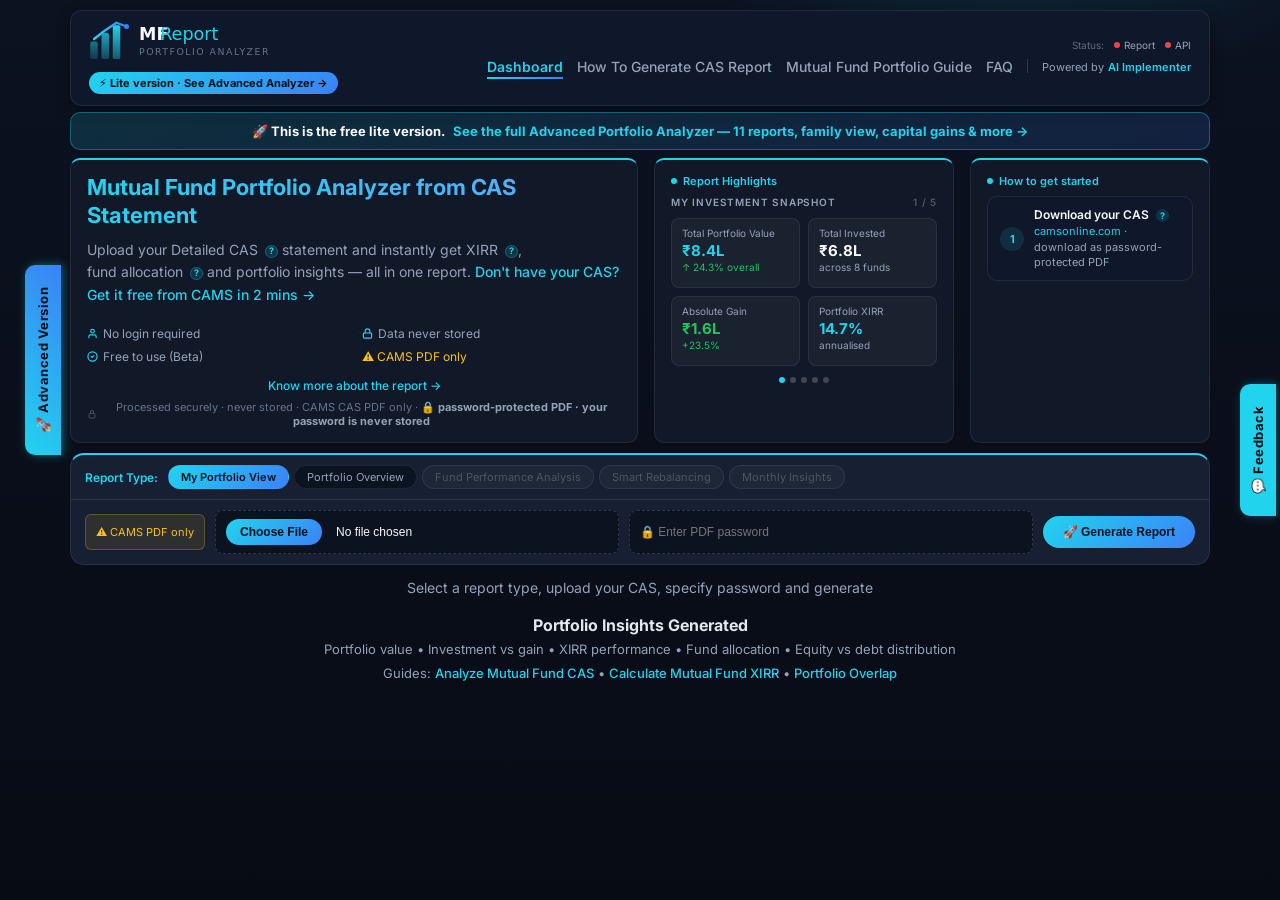
==== commit a823be40: "Add files via upload" ====
--- a/index.html
+++ b/index.html
@@ -401,6 +401,17 @@
         <a href="howto.html" class="menu-link">How To Generate CAS Report</a>
         <a href="analyze-mutual-fund-portfolio-cas.html" class="menu-link">Mutual Fund Portfolio Guide</a>
         <a href="faq.html" class="menu-link">FAQ</a>
+        <span style="width:1px;height:14px;background:rgba(255,255,255,.15);display:inline-block;"></span>
+        <div style="position:relative;display:inline-block;overflow:hidden;padding-bottom:3px;">
+          <a href="https://mutualfundreport.netlify.app/" target="_blank" rel="noopener noreferrer"
+             style="font-size:11px;color:var(--muted);text-decoration:none;display:inline-flex;align-items:center;gap:4px;">
+            Powered by <span style="color:var(--accent);font-weight:600;">AI Implementer</span>
+          </a>
+          <div style="position:absolute;bottom:0;left:-100%;width:100%;height:1px;
+            background:linear-gradient(90deg,transparent,#22d3ee,transparent);
+            animation:scanline 2.5s ease-in-out infinite;">
+          </div>
+        </div>
       </div>
     </div>
   </div>
@@ -736,7 +747,7 @@
         <div style="font-weight:700;margin-bottom:2px;">🔍 This is the quick-check view.</div>
         <div style="color:var(--muted);">The full Advanced Portfolio Analyzer adds fund overlap detection, risk scoring, and rebalancing simulations.</div>
       </div>
-      <a href="https://ai-implementer.netlify.app/mutual-fund-portfolio-analyzer?utm_source=mutualfundreport&utm_medium=post_report_cta&utm_campaign=cross_promo"
+      <a href="https://ai-implementer.netlify.app/mutual%20fund%20portfolio%20analyzer+?utm_source=mutualfundreport&utm_medium=post_report_cta&utm_campaign=cross_promo"
          target="_blank" rel="noopener"
          style="flex-shrink:0;padding:10px 18px;border-radius:999px;background:linear-gradient(135deg,var(--accent),var(--accent-2));color:#001018;font-weight:700;font-size:13px;text-decoration:none;white-space:nowrap;">
         Try the Advanced Analyzer →
@@ -753,7 +764,7 @@
         <span>For informational purposes only. Not investment advice.</span>
       </div>
       <div class="pf-right">
-        <span>Powered by <a href="https://ai-implementer.netlify.app/mutual-fund-portfolio-analyzer?utm_source=mutualfundreport&utm_medium=print_footer&utm_campaign=cross_promo">AI-Implementer — Advanced Analyzer</a></span>
+        <span>Powered by <a href="https://ai-implementer.netlify.app/mutual%20fund%20portfolio%20analyzer+?utm_source=mutualfundreport&utm_medium=print_footer&utm_campaign=cross_promo">AI-Implementer — Advanced Analyzer</a></span>
         <span><a href="https://mutualfundreport.netlify.app/">mutualfundreport.netlify.app</a></span>
       </div>`;
     result.appendChild(footer);
@@ -932,7 +943,7 @@
   })();
 </script>
 
-<div id="advanced-tab" onclick="window.open('https://ai-implementer.netlify.app/mutual-fund-portfolio-analyzer?utm_source=mutualfundreport&utm_medium=side_tab&utm_campaign=cross_promo','_blank')"
+<div id="advanced-tab" onclick="window.open('https://ai-implementer.netlify.app/mutual%20fund%20portfolio%20analyzer+?utm_source=mutualfundreport&utm_medium=side_tab&utm_campaign=cross_promo','_blank')"
   style="position:fixed;left:-52px;top:40%;transform:translateY(-50%) rotate(-90deg);
   background:linear-gradient(135deg,var(--accent),var(--accent-2));color:#001018;font-size:13px;font-weight:700;
   padding:10px 22px;border-radius:10px 10px 0 0;cursor:pointer;z-index:999;
@@ -1059,4 +1070,4 @@
 </script>
 
 </body>
-</html>
+</html>
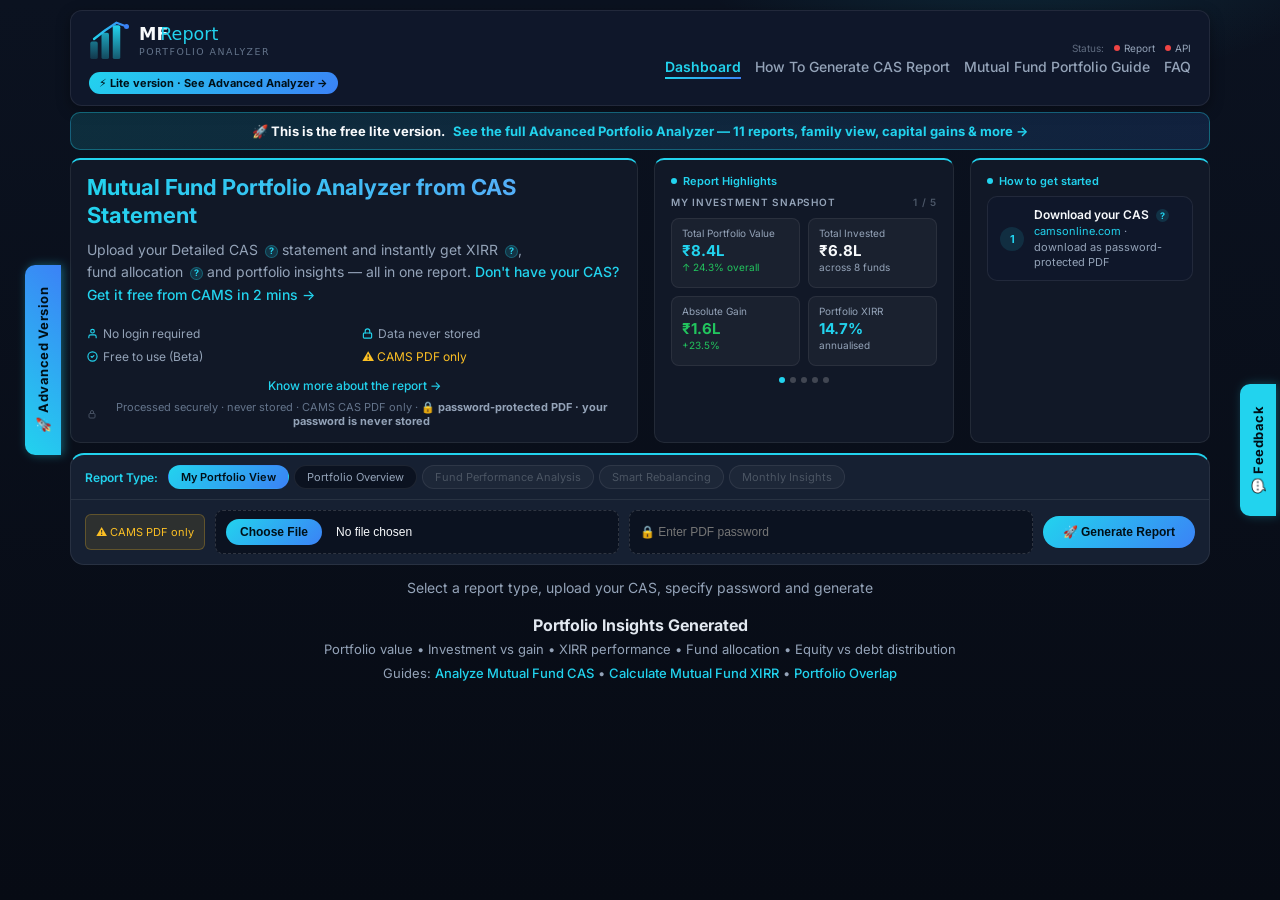
==== commit f2bb810b: "Add files via upload" ====
--- a/index.html
+++ b/index.html
@@ -401,17 +401,6 @@
         <a href="howto.html" class="menu-link">How To Generate CAS Report</a>
         <a href="analyze-mutual-fund-portfolio-cas.html" class="menu-link">Mutual Fund Portfolio Guide</a>
         <a href="faq.html" class="menu-link">FAQ</a>
-        <span style="width:1px;height:14px;background:rgba(255,255,255,.15);display:inline-block;"></span>
-        <div style="position:relative;display:inline-block;overflow:hidden;padding-bottom:3px;">
-          <a href="https://mutualfundreport.netlify.app/" target="_blank" rel="noopener noreferrer"
-             style="font-size:11px;color:var(--muted);text-decoration:none;display:inline-flex;align-items:center;gap:4px;">
-            Powered by <span style="color:var(--accent);font-weight:600;">AI Implementer</span>
-          </a>
-          <div style="position:absolute;bottom:0;left:-100%;width:100%;height:1px;
-            background:linear-gradient(90deg,transparent,#22d3ee,transparent);
-            animation:scanline 2.5s ease-in-out infinite;">
-          </div>
-        </div>
       </div>
     </div>
   </div>
@@ -1070,4 +1059,4 @@
 </script>
 
 </body>
-</html>+</html>
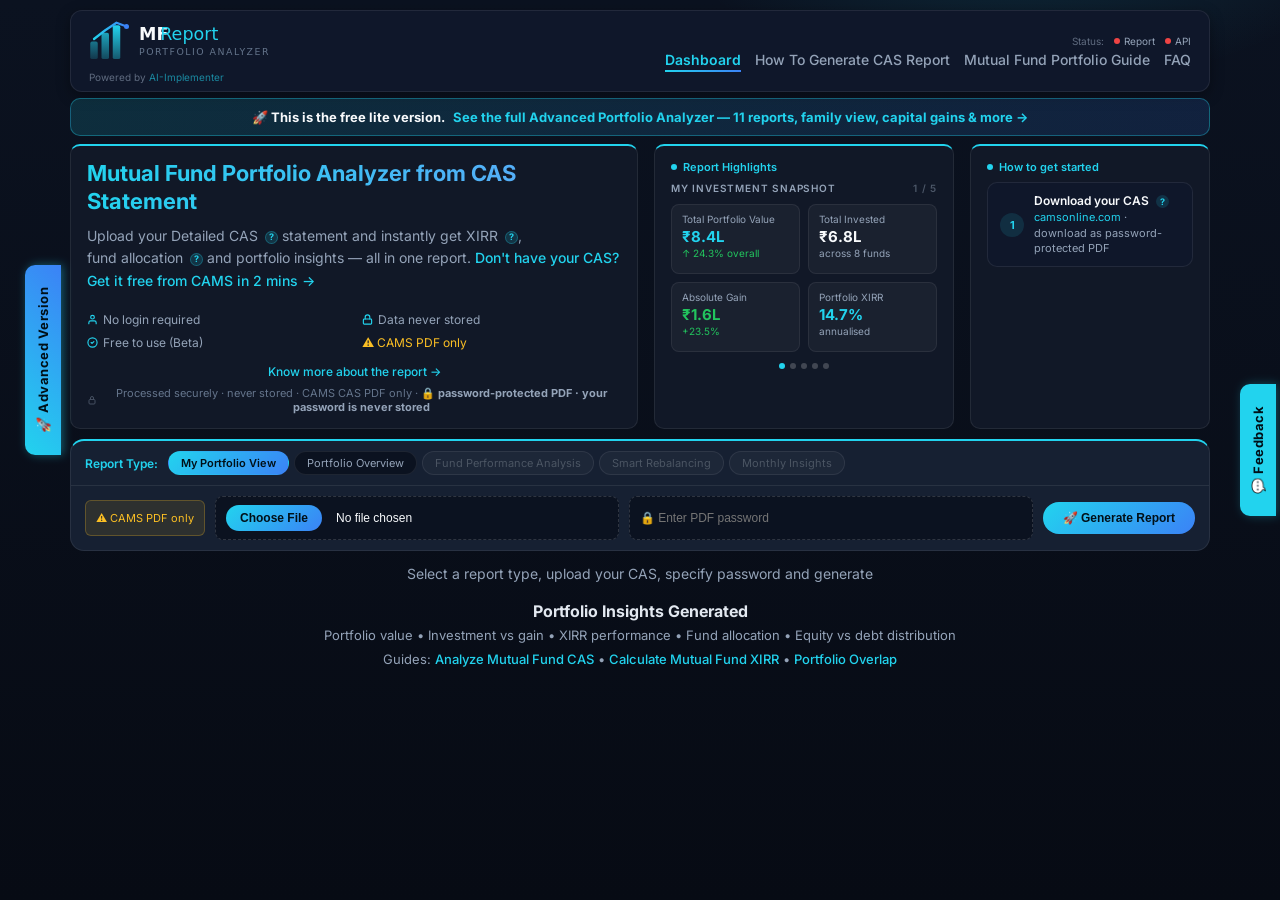
==== commit 3394f59e: "Add files via upload" ====
--- a/index.html
+++ b/index.html
@@ -372,17 +372,7 @@
       <a href="index.html">
         <img class="logo" src="/images/logo-compact.svg" alt="MFReport – Portfolio Analyzer">
       </a>
-      <div style="position:relative;display:inline-block;overflow:hidden;padding-bottom:3px;">
-  <a href="https://ai-implementer.netlify.app/mutual%20fund%20portfolio%20analyzer+?utm_source=mutualfundreport&utm_medium=header_badge&utm_campaign=cross_promo" target="_blank" rel="noopener"
-     style="display:inline-flex;align-items:center;gap:5px;font-size:11px;font-weight:700;color:#001018;text-decoration:none;
-            background:linear-gradient(135deg,var(--accent),var(--accent-2));padding:4px 10px;border-radius:999px;">
-    ⚡ Lite version · See Advanced Analyzer →
-  </a>
-  <div style="position:absolute;bottom:0;left:-100%;width:100%;height:1px;
-    background:linear-gradient(90deg,transparent,#22d3ee,transparent);
-    animation:scanline 2.5s ease-in-out infinite;">
-  </div>
-</div>
+      <span style="font-size:10px;color:var(--muted);opacity:.6;">Powered by <a href="https://ai-implementer.netlify.app/" target="_blank" rel="noopener" style="color:var(--accent);text-decoration:none;">AI-Implementer</a></span>
     </div>
     <div style="display:flex;flex-direction:column;align-items:flex-end;gap:4px;">
       <div style="display:flex;align-items:center;gap:10px;">
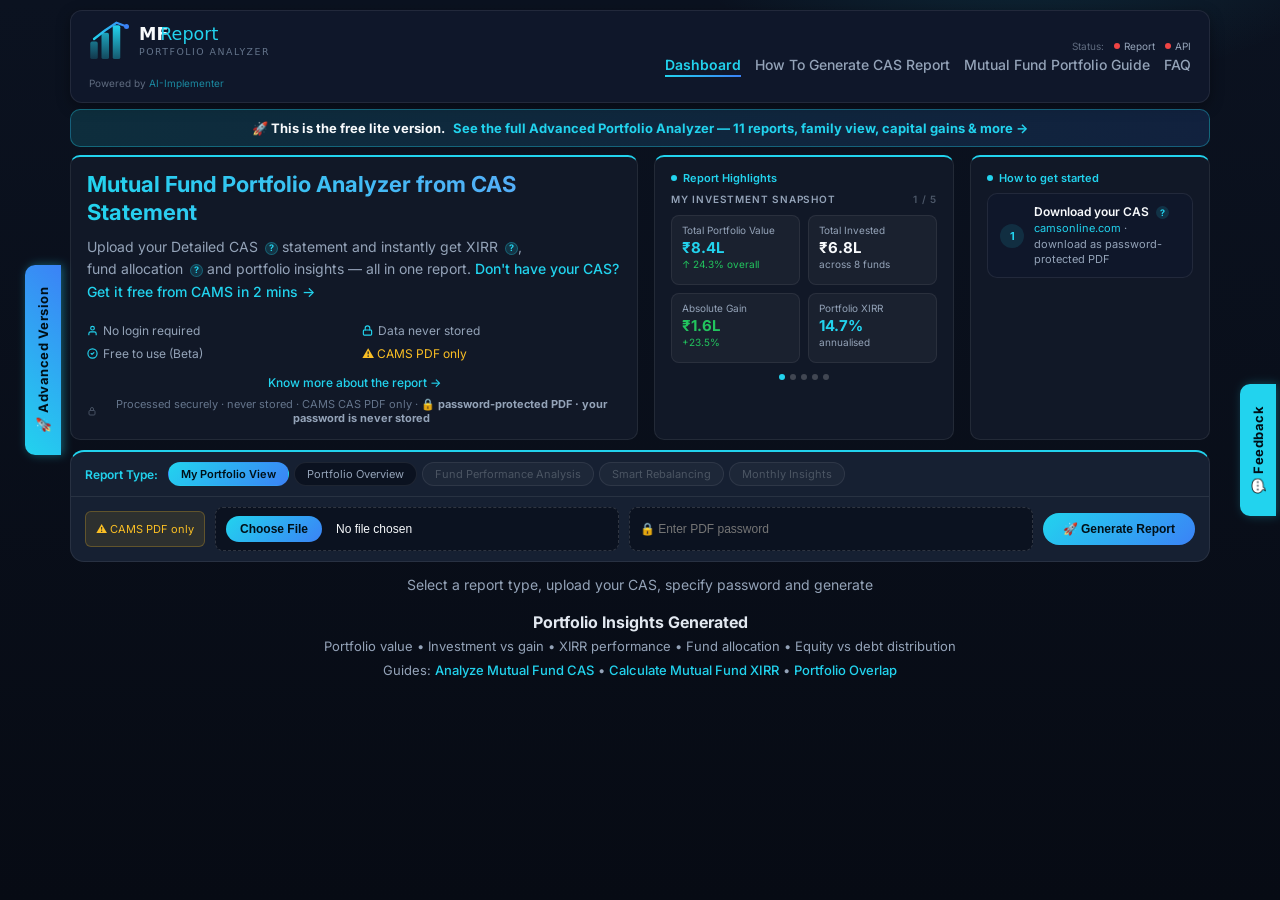
==== commit 834c93b6: "Add files via upload" ====
--- a/index.html
+++ b/index.html
@@ -372,7 +372,13 @@
       <a href="index.html">
         <img class="logo" src="/images/logo-compact.svg" alt="MFReport – Portfolio Analyzer">
       </a>
-      <span style="font-size:10px;color:var(--muted);opacity:.6;">Powered by <a href="https://ai-implementer.netlify.app/" target="_blank" rel="noopener" style="color:var(--accent);text-decoration:none;">AI-Implementer</a></span>
+      <div style="position:relative;display:inline-block;overflow:hidden;padding-bottom:3px;">
+  <span style="font-size:10px;color:var(--muted);opacity:.6;">Powered by <a href="https://ai-implementer.netlify.app/" target="_blank" rel="noopener" style="color:var(--accent);text-decoration:none;">AI-Implementer</a></span>
+  <div style="position:absolute;bottom:0;left:-100%;width:100%;height:1px;
+    background:linear-gradient(90deg,transparent,#22d3ee,transparent);
+    animation:scanline 2.5s ease-in-out infinite;">
+  </div>
+</div>
     </div>
     <div style="display:flex;flex-direction:column;align-items:flex-end;gap:4px;">
       <div style="display:flex;align-items:center;gap:10px;">
